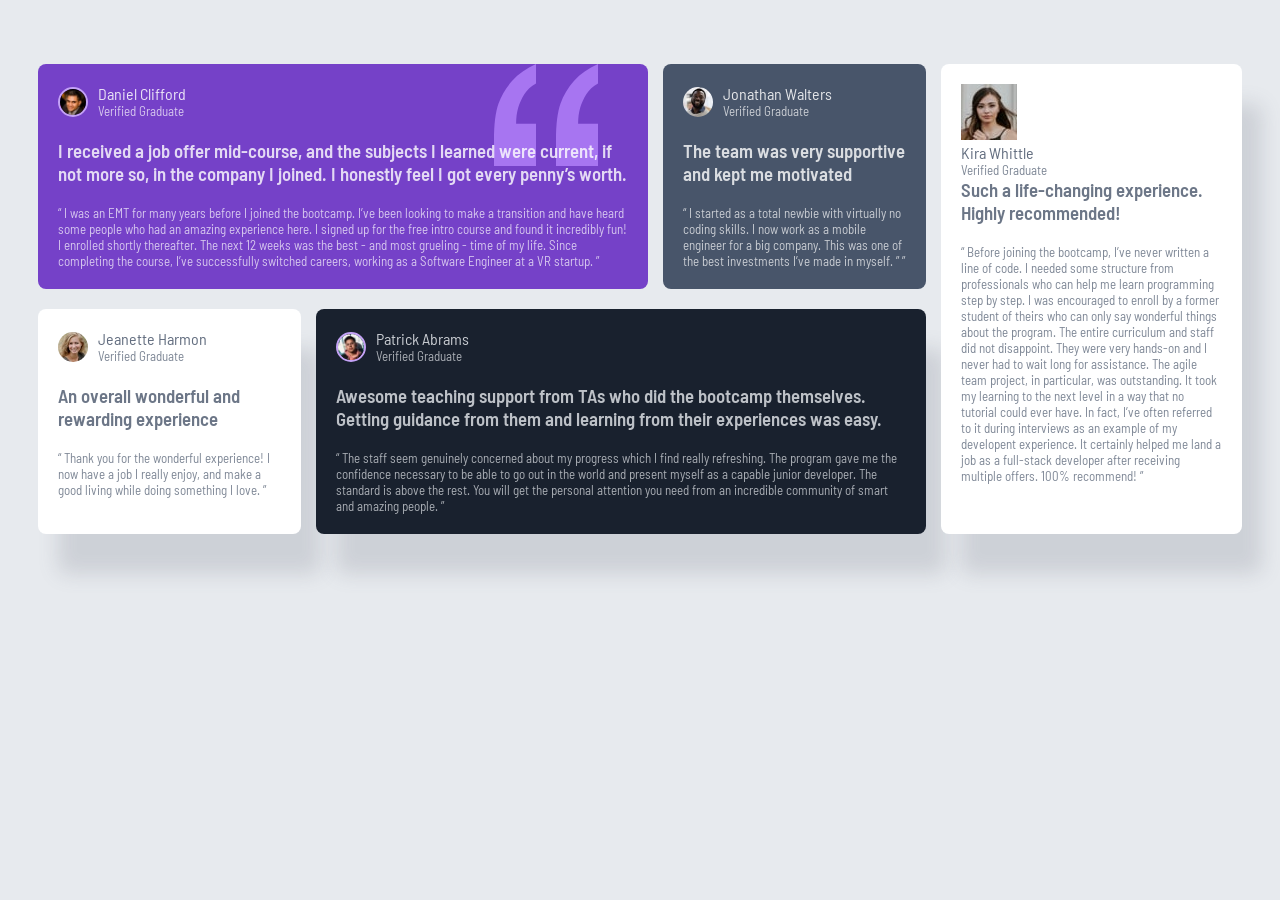
==== index.html @ 08ac085c "Initial commit" ====
<!DOCTYPE html>
<html lang="en">
<head>
  <meta charset="UTF-8">
  <meta name="viewport" content="width=device-width, initial-scale=1.0"> <!-- displays site properly based on user's device -->

  <!-- since favicon-32x32 is in images folder,
       and images folder is in the same directory as
       this html docoment, we need ./ -->
  <link rel="icon" type="image/png" sizes="32x32" href="./testimonials-grid-section-main/images/favicon-32x32.png">
  
  <!-- link external css-->
  <link rel="stylesheet" href="style.css">

  <link rel="stylesheet" href="https://fonts.googleapis.com/css2?family=Barlow+Semi+Condensed:wght@500;600&display=swap">
  <title>Testimonial challenge</title>

</head>
<body>
    <div id="testimonial-grid-container">
        <!-- main container has 3 direct children, top, bottom and right section -->
        <div id="main-left">

            <div id="top">
                <div id="testimonial-1" class="grid-item">
                    <div class="header">
                        <img src="./testimonials-grid-section-main/images/image-daniel.jpg" alt="image of Daniel Clifford" class="image-1">
                        <div class="header-text">
                            <p class="name">Daniel Clifford</p>
                            <p class="opacity">Verified Graduate</p>
                        </div>
                    </div>
                    <img src="./testimonials-grid-section-main/images/bg-pattern-quotation.svg" alt="quotation mark" class="quotation-mark">
                    <h3>I received a job offer mid-course, and the subjects I learned were current, if not more so, 
                        in the company I joined. I honestly feel I got every penny’s worth.</h3>
                    <p class="opacity"> “ I was an EMT for many years before I joined the bootcamp. I’ve been looking to make a 
                        transition and have heard some people who had an amazing experience here. I signed up 
                        for the free intro course and found it incredibly fun! I enrolled shortly thereafter. 
                        The next 12 weeks was the best - and most grueling - time of my life. Since completing 
                        the course, I’ve successfully switched careers, working as a Software Engineer at a VR startup. ”</p>
                </div>
                <div id="testimonial-2" class="grid-item">
                    <div class="header">
                        <img src="./testimonials-grid-section-main/images/image-jonathan.jpg" alt="image of Jonathan Walters" class="iamge">
                        <div class="header-text">
                            <p class="name">Jonathan Walters</p>
                            <p class="opacity">Verified Graduate</p>
                        </div>
                    </div>
                    <h3>The team was very supportive and kept me motivated</h3>
                    <p class="opacity"> “ I started as a total newbie with virtually no coding skills. I now work as a mobile engineer 
                        for a big company. This was one of the best investments I’ve made in myself. ” ”</p>

                </div>
            </div>

            <div id="bottom">
                <div id="testimonial-3" class="grid-item">
                    <div class="header">
                        <img src="./testimonials-grid-section-main/images/image-jeanette.jpg" alt="image of Jeanette Harmon">
                        <div class="header-text">
                            <p class="name">Jeanette Harmon</p>
                            <p class="opacity">Verified Graduate</p> 
                        </div>
                    
                    </div>
                    <h3>An overall wonderful and rewarding experience</h3>
                    <p class="opacity">“ Thank you for the wonderful experience! I now have a job I really enjoy, and make a good living 
                        while doing something I love. ”</p>

                </div>
                <div id="testimonial-4" class="grid-item">
                    <div class="header">
                        <img src="./testimonials-grid-section-main/images/image-patrick.jpg" alt="image of Patrick Abrams" class="image-1">
                        <div class="header-text">
                            <p class="name">Patrick Abrams</p>
                            <p class="opacity">Verified Graduate</p>
                        </div>
                    </div>
                    <h3>Awesome teaching support from TAs who did the bootcamp themselves. Getting guidance from them and 
                        learning from their experiences was easy.</h3>
                    <p class="opacity">“ The staff seem genuinely concerned about my progress which I find really refreshing. The program 
                        gave me the confidence necessary to be able to go out in the world and present myself as a capable 
                        junior developer. The standard is above the rest. You will get the personal attention you need from 
                        an incredible community of smart and amazing people. ”</p>

                </div>
            </div>
        </div>

        <div id="testimonial-5" class="grid-item">
            <img src="./testimonials-grid-section-main/images/image-kira.jpg" alt="image of Kira Whittle">
                    <p class="name">Kira Whittle</p>
                    <p class="opacity">Verified Graduate</p>
                    <h3>Such a life-changing experience. Highly recommended!</h3>
                    <p class="opacity"> “ Before joining the bootcamp, I’ve never written a line of code. I needed some structure from 
                        professionals who can help me learn programming step by step. I was encouraged to enroll by a former 
                        student of theirs who can only say wonderful things about the program. The entire curriculum and staff 
                        did not disappoint. They were very hands-on and I never had to wait long for assistance. The agile team 
                        project, in particular, was outstanding. It took my learning to the next level in a way that no tutorial 
                        could ever have. In fact, I’ve often referred to it during interviews as an example of my developent 
                        experience. It certainly helped me land a job as a full-stack developer after receiving multiple offers. 
                        100% recommend! ”</p>
        </div>

    </div>
    
 
</body>
</html>
---- style.css ----
/* universal selector*/
* {
    box-sizing:border-box;
    margin:0;
    padding:0;
}

body{
    background-color: #e7eaee;
    font-family: "Barlow Semi Condensed", sans-serif;

}

#testimonial-grid-container {
    /* first value is top and bottom, second value is left and right*/
    padding: 5% 3%;
    
}

#testimonial-1 {
    background-color: #7541c8;
    color: #ffffff;

    /* to position the quotation mark, since quatation-mark is a 
       child of testimonail-1 */
    position:relative;
    
    /* make quatation mark appear behind the testimonial, but this element's position must be relative */
    z-index: 0;
}

#testimonial-2 {
    background-color: #48556a;
    color: #ffffff;
}

#testimonial-3 {
    background-color:  #ffffff;   
    color:  #48556a;
}

#testimonial-4 {
    background-color:  #19212e;
    color: #e7eaee;
}

#testimonial-5 {
    background-color: #ffffff;
    color:  #48556a;
}

.grid-item {
    margin-bottom: 20px;
    padding: 20px;
    border-radius: 8px;
}

.header {
    display:flex;
    align-items: center;
    margin-bottom: 20px;
}

.header img {
    width: 30px;
    height: 30px;
    border-radius: 50%;
    margin-right: 10px;
}

.grid-item h3 {
    margin-bottom: 20px;
}

.grid-item .opacity {
    opacity : 0.7;
    font-size: 13px;
}

.image-1 {
    border-radius: 50%;
    border: 2px solid #c4a2f6;
}

h3 {
    opacity: 0.8;
    font-weight: 600;
}

.name {
    opacity: 0.85;
    font-size: 1rem;
}

.quotation-mark{
    position:absolute;  /* will follow the parent's relative position */
    right: 50px;
    top: 0;

    z-index: -1;
}


/* mobile layout first
   if screen expands beyond 375px, then 
   the following rules will be applied
*/
@media (min-width: 375px){
    
    #testimonial-grid-container {
        display: flex;

        /* max-width is based on style-guide
        */
        max-width: 1440px;

        /* first value is top and bottom, second value is left and right 
           to center it on the screen */
        margin: 0 auto;

    }

    #testimonial-5{
        flex-basis: 25%;
        box-shadow: 20px 40px 20px rgba(103, 109, 126, .2);
    }

    #main-left {
        display: flex;
        flex-direction: column;
        flex-basis: 75%;  
    }

    #top, #bottom {
        display: flex;

        /* since flex-direction is column, flex basis splits out vertically*/
        flex-basis: 50%;

        /* we must reserve some space beforehand for space-between to work
           otherwise it won't work */
        /* justify-content: space-between; */
    }

    #testimonial-1, #testimonial-4 {
        flex-basis: 70%;     
    }

    #testimonial-2, #testimonial-3 {
        flex-basis: 30%;
    }

    #main-left .grid-item {
        margin-right: 15px;
    }

    .header img {
        width: 30px;
        height: 30px;
        border-radius: 50%;
    }

    .image-1 {
        border-radius: 50%;
        border: 2px solid #c4a2f6;
    }

    .grid-item h3 {
        margin-bottom: 20px;
    }

    .header {
        display:flex;
        align-items: center;
        margin-bottom: 20px;
    }

    body{
        background-color: #e7eaee;
        font-family: "Barlow Semi Condensed", sans-serif;
    }

    h3{
        opacity: 0.8;
        font-weight: 600;
    }

    .grid-item .opacity {
        opacity : 0.7;
        font-size: 13px;
    }

    .name {
        opacity: 0.85;
        font-size: 1rem;
    }

    /* since quatation-mark is a child of testimonial-1 */
    #testimonial-1 {
        position:relative;
        /* make quatation mark appear behind the testimonial, but this element's position must be relative */
        z-index: 0;
    }

    .quotation-mark{
        position:absolute;
        right: 50px;
        top: 0;
        z-index: -1;
    }

    #testimonial-3, #testimonial-4 {
        box-shadow: 20px 40px 20px rgba(103, 109, 126, .2);
    }
}
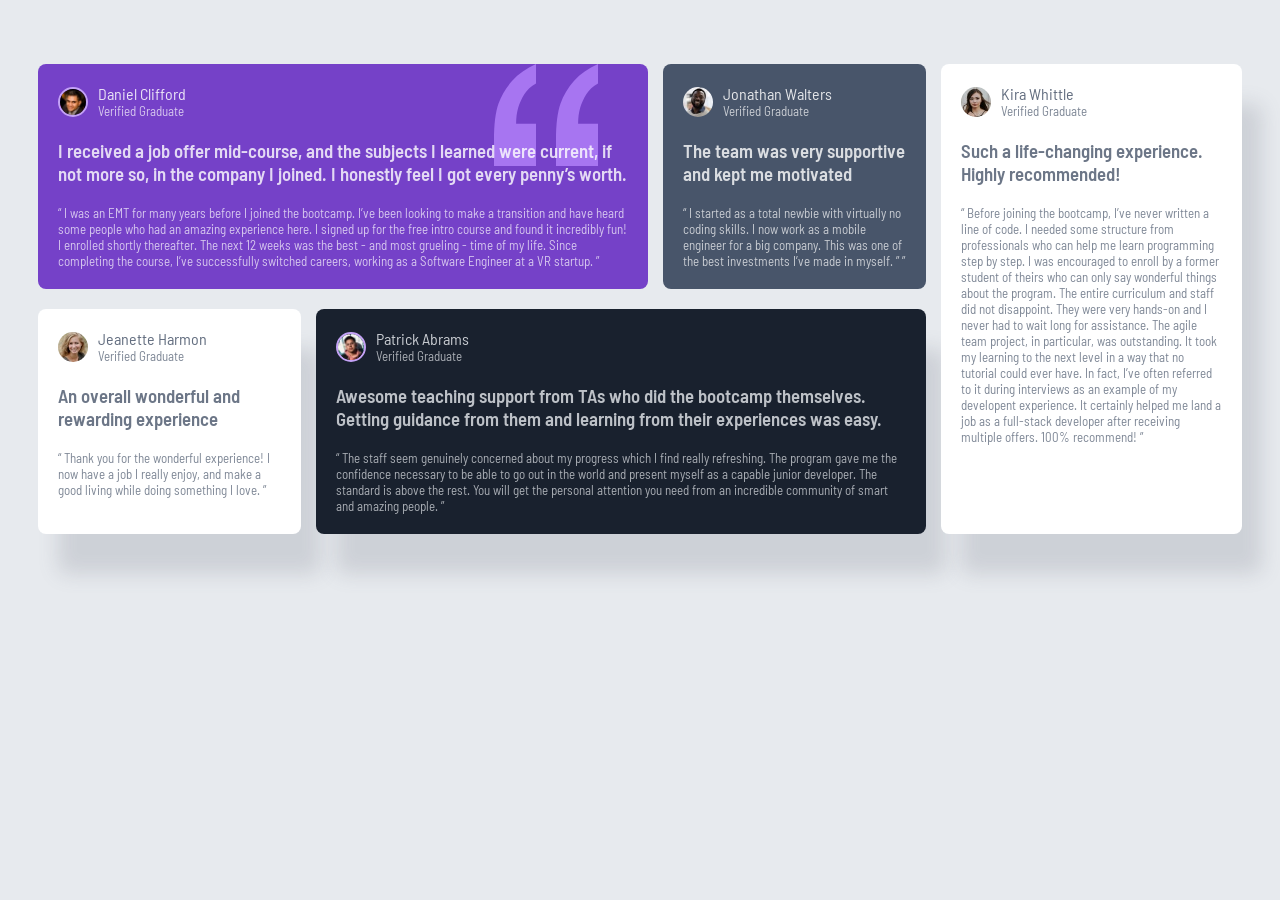
==== commit 5633a660: "second commit" ====
--- a/index.html
+++ b/index.html
@@ -41,7 +41,7 @@
                 </div>
                 <div id="testimonial-2" class="grid-item">
                     <div class="header">
-                        <img src="./testimonials-grid-section-main/images/image-jonathan.jpg" alt="image of Jonathan Walters" class="iamge">
+                        <img src="./testimonials-grid-section-main/images/image-jonathan.jpg" alt="image of Jonathan Walters" class="image-2">
                         <div class="header-text">
                             <p class="name">Jonathan Walters</p>
                             <p class="opacity">Verified Graduate</p>
@@ -57,7 +57,7 @@
             <div id="bottom">
                 <div id="testimonial-3" class="grid-item">
                     <div class="header">
-                        <img src="./testimonials-grid-section-main/images/image-jeanette.jpg" alt="image of Jeanette Harmon">
+                        <img src="./testimonials-grid-section-main/images/image-jeanette.jpg" alt="image of Jeanette Harmon" class="image-3">
                         <div class="header-text">
                             <p class="name">Jeanette Harmon</p>
                             <p class="opacity">Verified Graduate</p> 
@@ -89,11 +89,16 @@
         </div>
 
         <div id="testimonial-5" class="grid-item">
-            <img src="./testimonials-grid-section-main/images/image-kira.jpg" alt="image of Kira Whittle">
+            <div class="header">
+                <img src="./testimonials-grid-section-main/images/image-kira.jpg" alt="image of Kira Whittle" class="image-5">
+                <div class="header-text">
                     <p class="name">Kira Whittle</p>
                     <p class="opacity">Verified Graduate</p>
-                    <h3>Such a life-changing experience. Highly recommended!</h3>
-                    <p class="opacity"> “ Before joining the bootcamp, I’ve never written a line of code. I needed some structure from 
+                </div>
+    
+            </div>  
+            <h3>Such a life-changing experience. Highly recommended!</h3>
+            <p class="opacity"> “ Before joining the bootcamp, I’ve never written a line of code. I needed some structure from 
                         professionals who can help me learn programming step by step. I was encouraged to enroll by a former 
                         student of theirs who can only say wonderful things about the program. The entire curriculum and staff 
                         did not disappoint. They were very hands-on and I never had to wait long for assistance. The agile team 
--- a/style.css
+++ b/style.css
@@ -61,7 +61,7 @@
     margin-bottom: 20px;
 }
 
-.header img {
+.header img, #testimonial-5 img {
     width: 30px;
     height: 30px;
     border-radius: 50%;
@@ -77,8 +77,11 @@
     font-size: 13px;
 }
 
+.image-1, .image-2, .image-3, .image-4, .image-5 {
+    border-radius: 50%;
+}
+
 .image-1 {
-    border-radius: 50%;
     border: 2px solid #c4a2f6;
 }
 
@@ -154,12 +157,8 @@
         margin-right: 15px;
     }
 
-    .header img {
-        width: 30px;
-        height: 30px;
-        border-radius: 50%;
-    }
-
+
+    /* image i and image 4 share this properties */
     .image-1 {
         border-radius: 50%;
         border: 2px solid #c4a2f6;
@@ -212,4 +211,5 @@
     #testimonial-3, #testimonial-4 {
         box-shadow: 20px 40px 20px rgba(103, 109, 126, .2);
     }
+
 }
